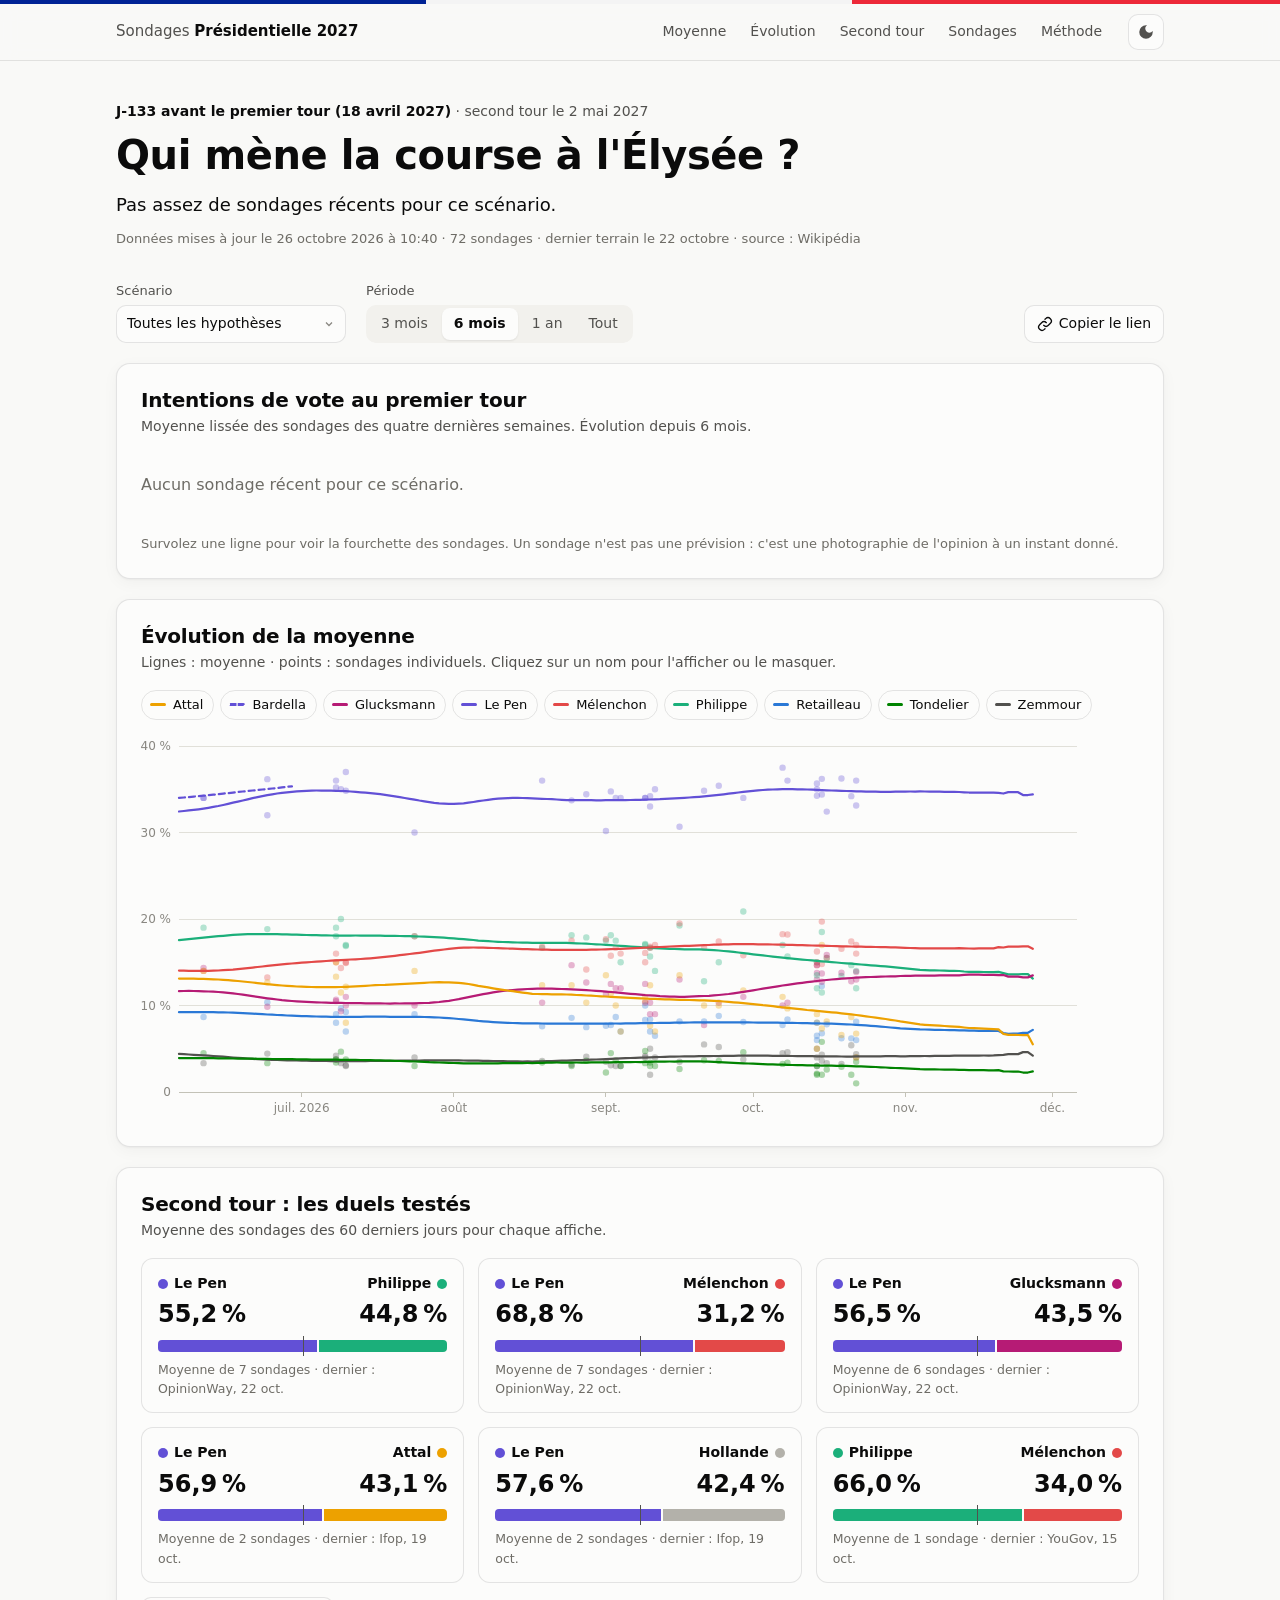
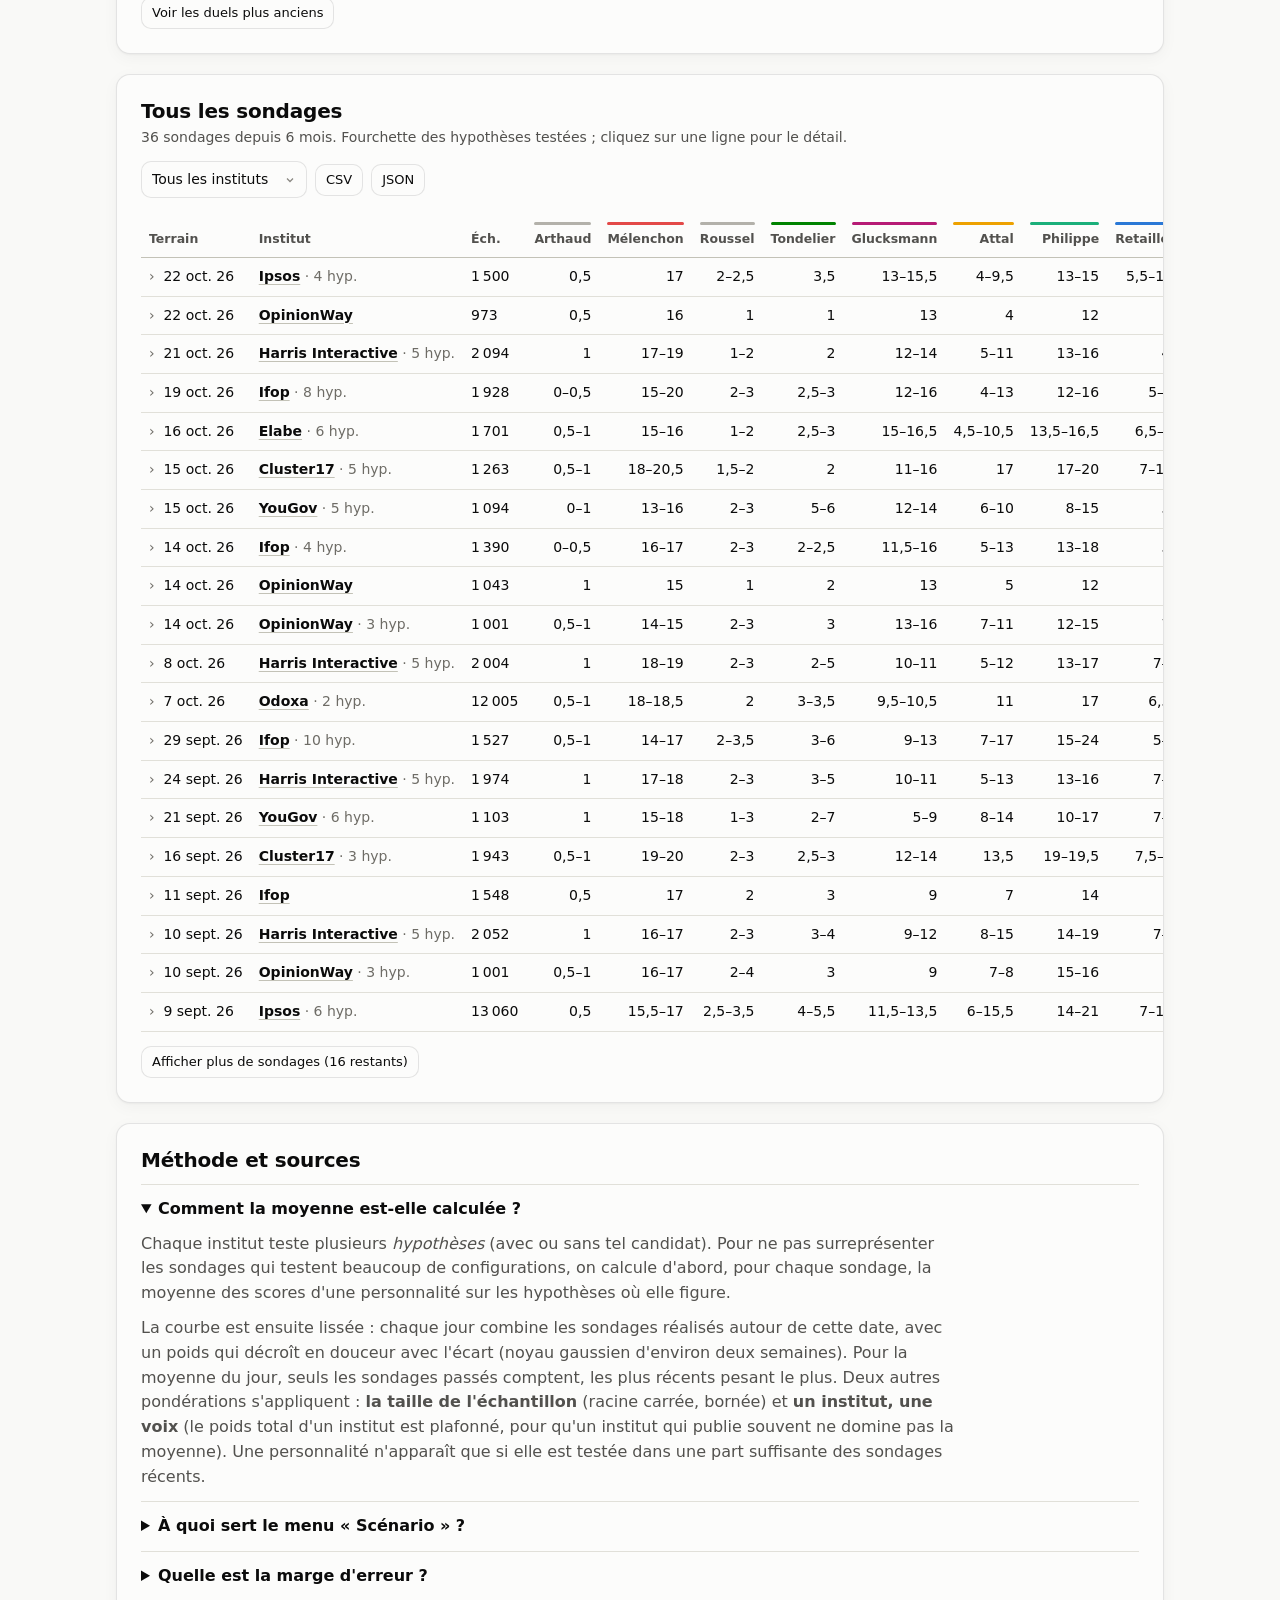
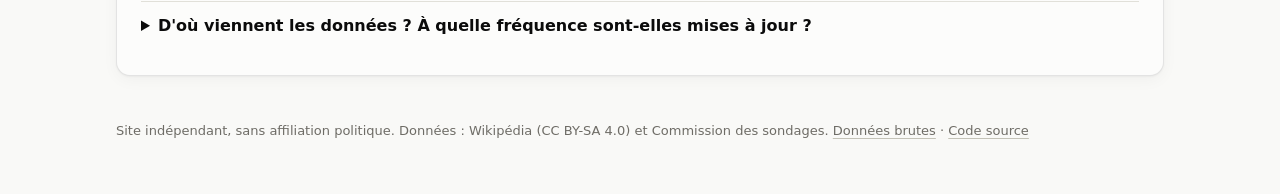
==== index.html @ 9e88c1de "Site de suivi des sondages de la présidentielle 2027 Site statique en français : moyenne lissée des " ====
<!doctype html>
<html lang="fr">
<head>
  <meta charset="utf-8">
  <meta name="viewport" content="width=device-width, initial-scale=1">
  <title>Sondages Présidentielle 2027</title>
  <meta name="description" content="Moyenne des sondages pour l'élection présidentielle française de 2027 : intentions de vote au premier tour, évolution, duels du second tour et détail de chaque enquête. Mise à jour automatique.">
  <meta property="og:title" content="Sondages Présidentielle 2027 — moyenne des intentions de vote">
  <meta property="og:description" content="Moyenne des sondages, évolution, duels du second tour et détail de chaque enquête, mis à jour automatiquement.">
  <meta property="og:type" content="website">
  <meta name="theme-color" content="#f9f9f7">
  <link rel="icon" href="data:image/svg+xml,%3Csvg xmlns='http://www.w3.org/2000/svg' viewBox='0 0 32 32'%3E%3Crect width='32' height='32' rx='7' fill='%23f9f9f7'/%3E%3Crect x='6' y='16' width='5' height='10' rx='1.5' fill='%23002395'/%3E%3Crect x='13.5' y='9' width='5' height='17' rx='1.5' fill='%2389877f'/%3E%3Crect x='21' y='13' width='5' height='13' rx='1.5' fill='%23ED2939'/%3E%3C/svg%3E">
  <link rel="stylesheet" href="assets/style.css">
  <script>
    try { const t = localStorage.getItem('theme'); if (t) document.documentElement.dataset.theme = t; } catch (e) {}
  </script>
</head>
<body>
  <div class="tricolore" aria-hidden="true"></div>
  <header class="top">
    <div class="wrap top-inner">
      <a class="brand" href="#">Sondages <strong>Présidentielle 2027</strong></a>
      <nav class="nav" aria-label="Sections">
        <a href="#moyenne">Moyenne</a>
        <a href="#evolution">Évolution</a>
        <a href="#second-tour">Second tour</a>
        <a href="#sondages">Sondages</a>
        <a href="#methode">Méthode</a>
      </nav>
      <button class="icon-btn" id="theme-btn" type="button" aria-label="Changer de thème" title="Thème clair / sombre">
        <svg viewBox="0 0 24 24" width="18" height="18" aria-hidden="true"><path fill="currentColor" d="M12 3a9 9 0 1 0 9 9c0-.46-.04-.92-.1-1.36a5.39 5.39 0 0 1-4.4 2.26 5.4 5.4 0 0 1-3.14-9.8c-.44-.06-.9-.1-1.36-.1z"/></svg>
      </button>
    </div>
  </header>

  <main class="wrap">
    <section class="hero">
      <p class="eyebrow"><span id="countdown">Premier tour le 18 avril 2027</span> · second tour le 2 mai 2027</p>
      <h1>Qui mène la course à l'Élysée&nbsp;?</h1>
      <p class="lede" id="summary">Chargement des derniers sondages…</p>
      <p class="status" id="status" aria-live="polite"></p>
    </section>

    <div class="controls" role="group" aria-label="Filtres">
      <label class="field">
        <span>Scénario</span>
        <select id="scenario"><option value="">Toutes les hypothèses</option></select>
      </label>
      <div class="field">
        <span id="period-label">Période</span>
        <div class="seg" id="period" role="radiogroup" aria-labelledby="period-label">
          <button type="button" role="radio" data-p="3m">3 mois</button>
          <button type="button" role="radio" data-p="6m">6 mois</button>
          <button type="button" role="radio" data-p="1a">1 an</button>
          <button type="button" role="radio" data-p="tout">Tout</button>
        </div>
      </div>
      <button type="button" class="btn ghost" id="share-btn">
        <svg viewBox="0 0 24 24" width="16" height="16" aria-hidden="true"><path fill="none" stroke="currentColor" stroke-width="2" stroke-linecap="round" stroke-linejoin="round" d="M10 14a5 5 0 0 0 7.07 0l3-3a5 5 0 0 0-7.07-7.07l-1 1M14 10a5 5 0 0 0-7.07 0l-3 3a5 5 0 0 0 7.07 7.07l1-1"/></svg>
        Copier le lien
      </button>
    </div>

    <section class="card" id="moyenne" aria-labelledby="h-moyenne">
      <div class="card-head">
        <h2 id="h-moyenne">Intentions de vote au premier tour</h2>
        <p class="sub" id="ranking-sub">Moyenne pondérée des sondages récents</p>
      </div>
      <ol class="ranking" id="ranking"></ol>
      <p class="note">Survolez une ligne pour voir la fourchette des sondages. Un sondage n'est pas une prévision&nbsp;: c'est une photographie de l'opinion à un instant donné.</p>
    </section>

    <section class="card" id="evolution" aria-labelledby="h-evolution">
      <div class="card-head">
        <h2 id="h-evolution">Évolution de la moyenne</h2>
        <p class="sub">Lignes&nbsp;: moyenne · points&nbsp;: sondages individuels. Cliquez sur un nom pour l'afficher ou le masquer.</p>
      </div>
      <div class="legend" id="legend"></div>
      <div class="chart" id="chart">
        <div class="tooltip" id="tooltip" role="status" hidden></div>
      </div>
    </section>

    <section class="card" id="second-tour" aria-labelledby="h-duels">
      <div class="card-head">
        <h2 id="h-duels">Second tour&nbsp;: les duels testés</h2>
        <p class="sub">Moyenne des sondages des 60 derniers jours pour chaque affiche.</p>
      </div>
      <div class="duels" id="duels"></div>
      <button type="button" class="btn ghost small" id="duels-more" hidden>Voir les duels plus anciens</button>
    </section>

    <section class="card" id="sondages" aria-labelledby="h-sondages">
      <div class="card-head row">
        <div>
          <h2 id="h-sondages">Tous les sondages</h2>
          <p class="sub" id="table-sub">Fourchette des hypothèses testées par chaque institut. Cliquez sur une ligne pour le détail.</p>
        </div>
        <div class="table-tools">
          <label class="field compact">
            <span class="sr-only">Institut</span>
            <select id="institut"><option value="">Tous les instituts</option></select>
          </label>
          <a class="btn ghost small" href="data/sondages.csv" download>CSV</a>
          <a class="btn ghost small" href="data/sondages.json" download>JSON</a>
        </div>
      </div>
      <p class="scroll-hint" aria-hidden="true">Faites glisser le tableau pour voir tous les candidats →</p>
      <div class="table-wrap">
        <table class="polls" id="polls-table"></table>
      </div>
      <button type="button" class="btn ghost small" id="more-btn" hidden>Afficher plus de sondages</button>
    </section>

    <section class="card" id="methode" aria-labelledby="h-methode">
      <h2 id="h-methode">Méthode et sources</h2>
      <details open>
        <summary>Comment la moyenne est-elle calculée&nbsp;?</summary>
        <p>Chaque institut teste plusieurs <em>hypothèses</em> (avec ou sans tel candidat). Pour ne pas surreprésenter les sondages qui testent beaucoup de configurations, on calcule d'abord, pour chaque sondage, la moyenne des scores d'une personnalité sur les hypothèses où elle figure.</p>
        <p>La courbe est ensuite lissée&nbsp;: chaque jour combine les sondages réalisés autour de cette date, avec un poids qui décroît en douceur avec l'écart (noyau gaussien d'environ deux semaines). Pour la moyenne du jour, seuls les sondages passés comptent, les plus récents pesant le plus. Deux autres pondérations s'appliquent&nbsp;: <strong>la taille de l'échantillon</strong> (racine carrée, bornée) et <strong>un institut, une voix</strong> (le poids total d'un institut est plafonné, pour qu'un institut qui publie souvent ne domine pas la moyenne). Une personnalité n'apparaît que si elle est testée dans une part suffisante des sondages récents.</p>
      </details>
      <details>
        <summary>À quoi sert le menu «&nbsp;Scénario&nbsp;»&nbsp;?</summary>
        <p>Les candidatures ne sont pas encore toutes connues. En choisissant par exemple «&nbsp;Avec Édouard Philippe&nbsp;», seules les hypothèses où il est candidat sont retenues&nbsp;: les scores des autres personnalités s'ajustent en conséquence. Le scénario s'applique à la moyenne, au graphique et au tableau du premier tour.</p>
      </details>
      <details>
        <summary>Quelle est la marge d'erreur&nbsp;?</summary>
        <p>Pour un échantillon de 1&nbsp;000 personnes, l'intervalle de confiance à 95&nbsp;% est d'environ ±1,4 point pour un score de 5&nbsp;%, ±2,2 points à 15&nbsp;% et ±3 points à 35&nbsp;%. Survolez une case du tableau pour voir la marge propre à chaque sondage. La moyenne de plusieurs sondages est plus stable qu'un sondage isolé, mais les erreurs communes à tous les instituts ne disparaissent pas.</p>
      </details>
      <details>
        <summary>D'où viennent les données&nbsp;? À quelle fréquence sont-elles mises à jour&nbsp;?</summary>
        <p>Les sondages sont relevés automatiquement toutes les trois heures sur la page Wikipédia <a id="source-link" href="https://fr.wikipedia.org/wiki/Liste_de_sondages_sur_l%27%C3%A9lection_pr%C3%A9sidentielle_fran%C3%A7aise_de_2027" target="_blank" rel="noopener">«&nbsp;Liste de sondages sur l'élection présidentielle française de 2027&nbsp;»</a> (licence CC BY-SA 4.0), elle-même alimentée par les notices officielles déposées auprès de la <a href="https://www.commission-des-sondages.fr/" target="_blank" rel="noopener">Commission des sondages</a>. Le lien de chaque institut, dans le tableau, renvoie à sa notice. Cette page se recharge d'elle-même lorsque de nouvelles données sont publiées.</p>
      </details>
    </section>
  </main>

  <footer class="foot">
    <div class="wrap">
      <p>Site indépendant, sans affiliation politique. Données&nbsp;: Wikipédia (CC BY-SA 4.0) et Commission des sondages. <a href="data/sondages.json">Données brutes</a> · <a id="repo-link" href="https://github.com/" target="_blank" rel="noopener">Code source</a></p>
    </div>
  </footer>

  <div class="toast" id="toast" role="status" hidden></div>
  <script src="assets/app.js"></script>
</body>
</html>
---- assets/style.css ----
/* ---------- Jetons ---------- */
:root {
  color-scheme: light;
  --bg: #f9f9f7;
  --surface: #fcfcfb;
  --surface-2: #f2f1ed;
  --ink: #0b0b0b;
  --ink-2: #52514e;
  --muted: #6e6c66;
  --axis-text: #898781;
  --grid: #e1e0d9;
  --axis: #c3c2b7;
  --border: rgba(11, 11, 11, 0.10);
  --focus: #2a78d6;
  --shadow: 0 1px 2px rgba(11, 11, 11, 0.04), 0 4px 16px rgba(11, 11, 11, 0.04);

  /* Couleurs des candidats (validées daltonisme, voir README) */
  --c-violet: #6250d6;
  --c-red: #e34948;
  --c-rasp: #b61b75;
  --c-aqua: #1baf7a;
  --c-blue: #2a78d6;
  --c-yellow: #eda100;
  --c-green: #008300;
  --c-ink: #52514e;
  --c-other: #b3b1aa;
}

@media (prefers-color-scheme: dark) {
  :root:not([data-theme="light"]) {
    color-scheme: dark;
    --bg: #0d0d0d;
    --surface: #1a1a19;
    --surface-2: #232321;
    --ink: #f0efec;
    --ink-2: #c3c2b7;
    --muted: #a3a197;
    --axis-text: #898781;
    --grid: #2c2c2a;
    --axis: #383835;
    --border: rgba(255, 255, 255, 0.10);
    --focus: #3987e5;
    --shadow: none;
    --c-violet: #9085e9;
    --c-red: #e66767;
    --c-rasp: #b4398a;
    --c-aqua: #199e70;
    --c-blue: #3987e5;
    --c-yellow: #c98500;
    --c-green: #008300;
    --c-ink: #c3c2b7;
    --c-other: #5c5b57;
  }
}

:root[data-theme="dark"] {
  color-scheme: dark;
  --bg: #0d0d0d;
  --surface: #1a1a19;
  --surface-2: #232321;
  --ink: #f0efec;
  --ink-2: #c3c2b7;
  --muted: #a3a197;
  --axis-text: #898781;
  --grid: #2c2c2a;
  --axis: #383835;
  --border: rgba(255, 255, 255, 0.10);
  --focus: #3987e5;
  --shadow: none;
  --c-violet: #9085e9;
  --c-red: #e66767;
  --c-rasp: #b4398a;
  --c-aqua: #199e70;
  --c-blue: #3987e5;
  --c-yellow: #c98500;
  --c-green: #008300;
  --c-ink: #c3c2b7;
  --c-other: #5c5b57;
}

/* ---------- Base ---------- */
* { box-sizing: border-box; }
html { scroll-behavior: smooth; scroll-padding-top: 72px; }
body {
  margin: 0;
  background: var(--bg);
  color: var(--ink);
  font: 16px/1.55 system-ui, -apple-system, "Segoe UI", Roboto, sans-serif;
  -webkit-font-smoothing: antialiased;
}
a { color: inherit; text-decoration-color: var(--axis); text-underline-offset: 3px; }
a:hover { text-decoration-color: currentColor; }
:focus-visible { outline: 2px solid var(--focus); outline-offset: 2px; border-radius: 4px; }
.wrap { max-width: 1080px; margin: 0 auto; padding: 0 16px; }
.sr-only { position: absolute; width: 1px; height: 1px; overflow: hidden; clip: rect(0 0 0 0); white-space: nowrap; }
h1, h2 { line-height: 1.2; letter-spacing: -0.01em; }
h2 { font-size: 1.25rem; margin: 0; }

.tricolore { height: 4px; background: linear-gradient(90deg, #002395 0 33.3%, #f4f4f4 33.3% 66.6%, #ed2939 66.6%); }

/* ---------- En-tête ---------- */
.top {
  position: sticky; top: 0; z-index: 10;
  background: color-mix(in srgb, var(--bg) 88%, transparent);
  backdrop-filter: blur(8px);
  border-bottom: 1px solid var(--border);
}
.top-inner { display: flex; align-items: center; gap: 16px; height: 56px; }
.brand { text-decoration: none; font-size: 15px; color: var(--ink-2); white-space: nowrap; }
.brand strong { color: var(--ink); }
.nav { display: flex; gap: 4px; margin-left: auto; overflow-x: auto; scrollbar-width: none; }
.nav a { text-decoration: none; color: var(--ink-2); font-size: 14px; padding: 6px 10px; border-radius: 8px; white-space: nowrap; }
.nav a:hover { background: var(--surface-2); color: var(--ink); }
.icon-btn {
  flex: none; display: grid; place-items: center; width: 36px; height: 36px;
  border: 1px solid var(--border); border-radius: 10px; background: var(--surface); color: var(--ink-2); cursor: pointer;
}
.icon-btn:hover { color: var(--ink); }

/* ---------- Héros ---------- */
.hero { padding: 40px 0 20px; }
.eyebrow { margin: 0 0 8px; color: var(--ink-2); font-size: 14px; }
.eyebrow #countdown { font-weight: 600; color: var(--ink); }
.hero h1 { font-size: clamp(28px, 4.4vw, 40px); margin: 0 0 12px; }
.lede { font-size: 18px; max-width: 760px; margin: 0 0 10px; color: var(--ink); }
.lede strong { font-weight: 650; }
.status { margin: 0; font-size: 13px; color: var(--muted); }

/* ---------- Contrôles ---------- */
.controls {
  display: flex; flex-wrap: wrap; align-items: flex-end; gap: 12px 20px;
  padding: 12px 0 16px; margin-bottom: 4px;
}
.field { display: flex; flex-direction: column; gap: 4px; font-size: 13px; color: var(--ink-2); }
.field.compact { flex-direction: row; }
select {
  font: inherit; font-size: 14px; color: var(--ink);
  background: var(--surface); border: 1px solid var(--border); border-radius: 10px;
  padding: 7px 32px 7px 10px; min-height: 36px; max-width: 100%;
  appearance: none;
  background-image: url("data:image/svg+xml,%3Csvg xmlns='http://www.w3.org/2000/svg' width='12' height='12' viewBox='0 0 24 24'%3E%3Cpath fill='none' stroke='%23898781' stroke-width='2.5' d='m6 9 6 6 6-6'/%3E%3C/svg%3E");
  background-repeat: no-repeat; background-position: right 10px center;
}
.seg { display: inline-flex; background: var(--surface-2); border-radius: 10px; padding: 3px; gap: 2px; }
.seg button {
  font: inherit; font-size: 14px; border: 0; background: transparent; color: var(--ink-2);
  padding: 5px 12px; border-radius: 8px; cursor: pointer; min-height: 30px;
}
.seg button[aria-checked="true"] { background: var(--surface); color: var(--ink); font-weight: 600; box-shadow: 0 1px 2px rgba(0,0,0,.08); }
.btn {
  display: inline-flex; align-items: center; gap: 6px; font: inherit; font-size: 14px; text-decoration: none;
  color: var(--ink); background: var(--surface); border: 1px solid var(--border);
  border-radius: 10px; padding: 7px 12px; min-height: 36px; cursor: pointer;
}
.btn:hover { background: var(--surface-2); }
.btn.small { font-size: 13px; padding: 5px 10px; min-height: 32px; }
#share-btn { margin-left: auto; }

/* ---------- Cartes ---------- */
.card {
  background: var(--surface); border: 1px solid var(--border); border-radius: 14px;
  padding: 24px; margin-bottom: 20px; box-shadow: var(--shadow);
}
.card-head { margin-bottom: 16px; }
.card-head.row { display: flex; flex-wrap: wrap; justify-content: space-between; align-items: flex-end; gap: 12px; }
.sub { margin: 4px 0 0; font-size: 14px; color: var(--ink-2); }
.note { margin: 16px 0 0; font-size: 13px; color: var(--muted); }

/* ---------- Classement ---------- */
.ranking { list-style: none; margin: 0; padding: 0; }
.rank-row {
  display: grid; grid-template-columns: minmax(150px, 220px) 1fr 64px 72px; align-items: center; gap: 12px;
  padding: 7px 8px; margin: 0 -8px; border-radius: 8px;
}
.rank-row:hover { background: var(--surface-2); }
.rank-row.qualified .name strong::after {
  content: "2nd tour"; margin-left: 8px; font-size: 11px; font-weight: 600; letter-spacing: .02em;
  color: var(--ink-2); border: 1px solid var(--border); border-radius: 99px; padding: 1px 7px; vertical-align: 2px;
}
.name { display: flex; align-items: center; gap: 8px; min-width: 0; }
.name strong { font-weight: 600; white-space: nowrap; overflow: hidden; text-overflow: ellipsis; }
.name small { color: var(--muted); font-size: 12px; }
.dot { flex: none; width: 10px; height: 10px; border-radius: 50%; }
.bar-track { height: 12px; position: relative; }
.bar-fill { position: absolute; left: 0; top: 0; bottom: 0; border-radius: 0 4px 4px 0; min-width: 2px; transition: width .35s ease; }
.bar-range { position: absolute; top: 5px; height: 2px; background: var(--ink-2); opacity: .45; }
.value { text-align: right; font-weight: 650; font-variant-numeric: tabular-nums; font-size: 17px; }
.delta { text-align: right; font-size: 13px; color: var(--ink-2); font-variant-numeric: tabular-nums; white-space: nowrap; }
.delta.flat { color: var(--muted); }
.rank-head { display: grid; grid-template-columns: minmax(150px, 220px) 1fr 64px 72px; gap: 12px; font-size: 12px; color: var(--muted); padding: 0 0 6px; border-bottom: 1px solid var(--grid); margin-bottom: 4px; }
.rank-head span:nth-child(3), .rank-head span:nth-child(4) { text-align: right; }

/* ---------- Graphique ---------- */
.legend { display: flex; flex-wrap: wrap; gap: 6px; margin-bottom: 12px; }
.chip {
  display: inline-flex; align-items: center; gap: 7px; font: inherit; font-size: 13px; color: var(--ink);
  background: transparent; border: 1px solid var(--border); border-radius: 99px; padding: 4px 10px 4px 8px; cursor: pointer; min-height: 30px;
}
.chip:hover { background: var(--surface-2); }
.chip[aria-pressed="false"] { color: var(--muted); }
.chip[aria-pressed="false"] .key { opacity: .25; }
.key { width: 16px; height: 0; border-top: 3px solid; border-radius: 2px; }
.key.dashed { border-top-style: dashed; }
.chart { position: relative; width: 100%; touch-action: pan-y; }
.chart svg { display: block; width: 100%; height: auto; overflow: visible; }
.chart svg:focus { outline: none; }
.chart svg:focus-visible { outline: 2px solid var(--focus); outline-offset: 4px; }
.chart text { font-family: inherit; }
.axis-label { fill: var(--axis-text); font-size: 12px; font-variant-numeric: tabular-nums; }
.end-label { fill: var(--ink); font-size: 12.5px; }
.end-label tspan.v { font-weight: 650; font-variant-numeric: tabular-nums; }
.tooltip {
  position: absolute; z-index: 5; pointer-events: none; min-width: 190px;
  background: var(--surface); color: var(--ink); border: 1px solid var(--border); border-radius: 10px;
  box-shadow: 0 6px 24px rgba(0, 0, 0, .14); padding: 10px 12px; font-size: 13px;
}
.tooltip .t-date { color: var(--ink-2); font-size: 12px; margin-bottom: 6px; }
.tooltip .t-row { display: grid; grid-template-columns: 14px 44px 1fr; align-items: center; gap: 6px; line-height: 1.6; }
.tooltip .t-row b { font-variant-numeric: tabular-nums; text-align: right; }
.tooltip .t-row span:last-child { color: var(--ink-2); white-space: nowrap; }
.tooltip.docked { position: static; box-shadow: none; min-width: 0; margin-top: 10px; background: var(--surface-2); border-color: transparent; }
.tooltip.docked .t-rows { display: grid; grid-template-columns: 1fr 1fr; column-gap: 10px; }
.tooltip.docked .t-row { grid-template-columns: 12px 40px 1fr; }
.tooltip .t-row span:last-child { overflow: hidden; text-overflow: ellipsis; }
.tooltip .t-polls { border-top: 1px solid var(--grid); margin-top: 6px; padding-top: 6px; color: var(--ink-2); font-size: 12px; }

/* ---------- Duels ---------- */
.duels { display: grid; grid-template-columns: repeat(auto-fill, minmax(280px, 1fr)); gap: 14px; }
.duel { border: 1px solid var(--border); border-radius: 12px; padding: 14px 16px; background: var(--surface); }
.duel.old { opacity: .75; }
.duel-names { display: flex; justify-content: space-between; gap: 8px; font-size: 14px; }
.duel-names > span { display: flex; align-items: center; gap: 6px; min-width: 0; }
.duel-names > span:last-child { flex-direction: row-reverse; text-align: right; }
.duel-vals { display: flex; justify-content: space-between; font-size: 24px; font-weight: 650; margin: 2px 0 6px; }
.split { position: relative; display: flex; gap: 2px; height: 12px; }
.split > div { height: 100%; transition: width .35s ease; }
.split > div:first-child { border-radius: 4px 0 0 4px; }
.split > div:nth-child(2) { border-radius: 0 4px 4px 0; }
.split .mid { position: absolute; left: 50%; top: -4px; bottom: -4px; width: 1px; background: var(--ink-2); }
.duel-foot { margin: 8px 0 0; font-size: 12.5px; color: var(--muted); }
#duels-more { margin-top: 14px; }

/* ---------- Tableau ---------- */
.table-tools { display: flex; gap: 8px; align-items: center; flex-wrap: wrap; }
.table-wrap { overflow-x: auto; margin: 0 -24px; padding: 0 24px; }
table.polls { width: 100%; border-collapse: collapse; font-size: 14px; font-variant-numeric: tabular-nums; }
.polls th { text-align: right; font-weight: 600; font-size: 12.5px; color: var(--ink-2); padding: 8px 8px; border-bottom: 1px solid var(--axis); white-space: nowrap; vertical-align: bottom; }
.polls th .key { display: block; width: 100%; margin-bottom: 4px; }
.polls th:nth-child(-n+3), .polls td:nth-child(-n+3) { text-align: left; }
.polls td { padding: 8px; border-bottom: 1px solid var(--grid); text-align: right; white-space: nowrap; }
.polls tbody tr.main { cursor: pointer; }
.polls tbody tr.main:hover td { background: var(--surface-2); }
.polls td.lead { font-weight: 700; }
.polls td.na { color: var(--axis-text); }
.polls td .inst { font-weight: 600; }
.polls td .n { color: var(--muted); }
.polls tr.hyp td { font-size: 13px; color: var(--ink-2); background: var(--surface-2); border-bottom-color: var(--surface); }
.polls tr.hyp td:first-child { padding-left: 20px; }
.polls .chev { display: inline-block; width: 10px; color: var(--muted); transition: transform .2s; }
.polls tr.open .chev { transform: rotate(90deg); }
.scroll-hint { display: none; font-size: 12px; color: var(--muted); margin: -6px 0 8px; }
.polls tr.hyp:has(+ .extra-row) td { border-bottom: 0; }
.polls tr.extra-row td { text-align: left; white-space: normal; padding-top: 0; font-size: 12px; color: var(--muted); }
.polls tr.extra-row td:first-child { padding-left: 20px; }
#more-btn { margin-top: 14px; }
.empty { color: var(--muted); padding: 20px 0; }

/* ---------- Méthode ---------- */
details { border-top: 1px solid var(--grid); padding: 12px 0; }
details:first-of-type { margin-top: 12px; }
summary { cursor: pointer; font-weight: 600; }
details p { color: var(--ink-2); margin: 10px 0 0; max-width: 820px; }

/* ---------- Pied ---------- */
.foot { padding: 12px 0 40px; font-size: 13px; color: var(--muted); }
.toast {
  position: fixed; left: 50%; bottom: 24px; transform: translateX(-50%); z-index: 20;
  background: var(--ink); color: var(--bg); padding: 10px 16px; border-radius: 10px; font-size: 14px;
  box-shadow: 0 6px 24px rgba(0,0,0,.2);
}
.loading { opacity: .55; transition: opacity .2s; }

/* ---------- Mobile ---------- */
@media (max-width: 720px) {
  .nav { display: none; }
  .top-inner { justify-content: space-between; }
  .hero { padding-top: 28px; }
  .lede { font-size: 16.5px; }
  .card { padding: 18px 16px; border-radius: 12px; }
  .table-wrap { margin: 0 -16px; padding: 0 16px; }
  .rank-row, .rank-head { grid-template-columns: minmax(104px, 132px) 1fr 52px 56px; gap: 8px; }
  .name small { display: none; }
  .rank-row.qualified .name strong::after { display: none; }
  .value { font-size: 15px; }
  #share-btn { margin-left: 0; }
  .controls { gap: 10px 14px; }
  .scroll-hint { display: block; }
  .duels { gap: 10px; }
  .duel { padding: 12px 14px; }
  .duel-vals { font-size: 21px; }
}
@media (prefers-reduced-motion: reduce) {
  html { scroll-behavior: auto; }
  .bar-fill, .split > div { transition: none; }
}
@media (forced-colors: active) {
  .bar-fill, .split > div, .dot { forced-color-adjust: none; }
}
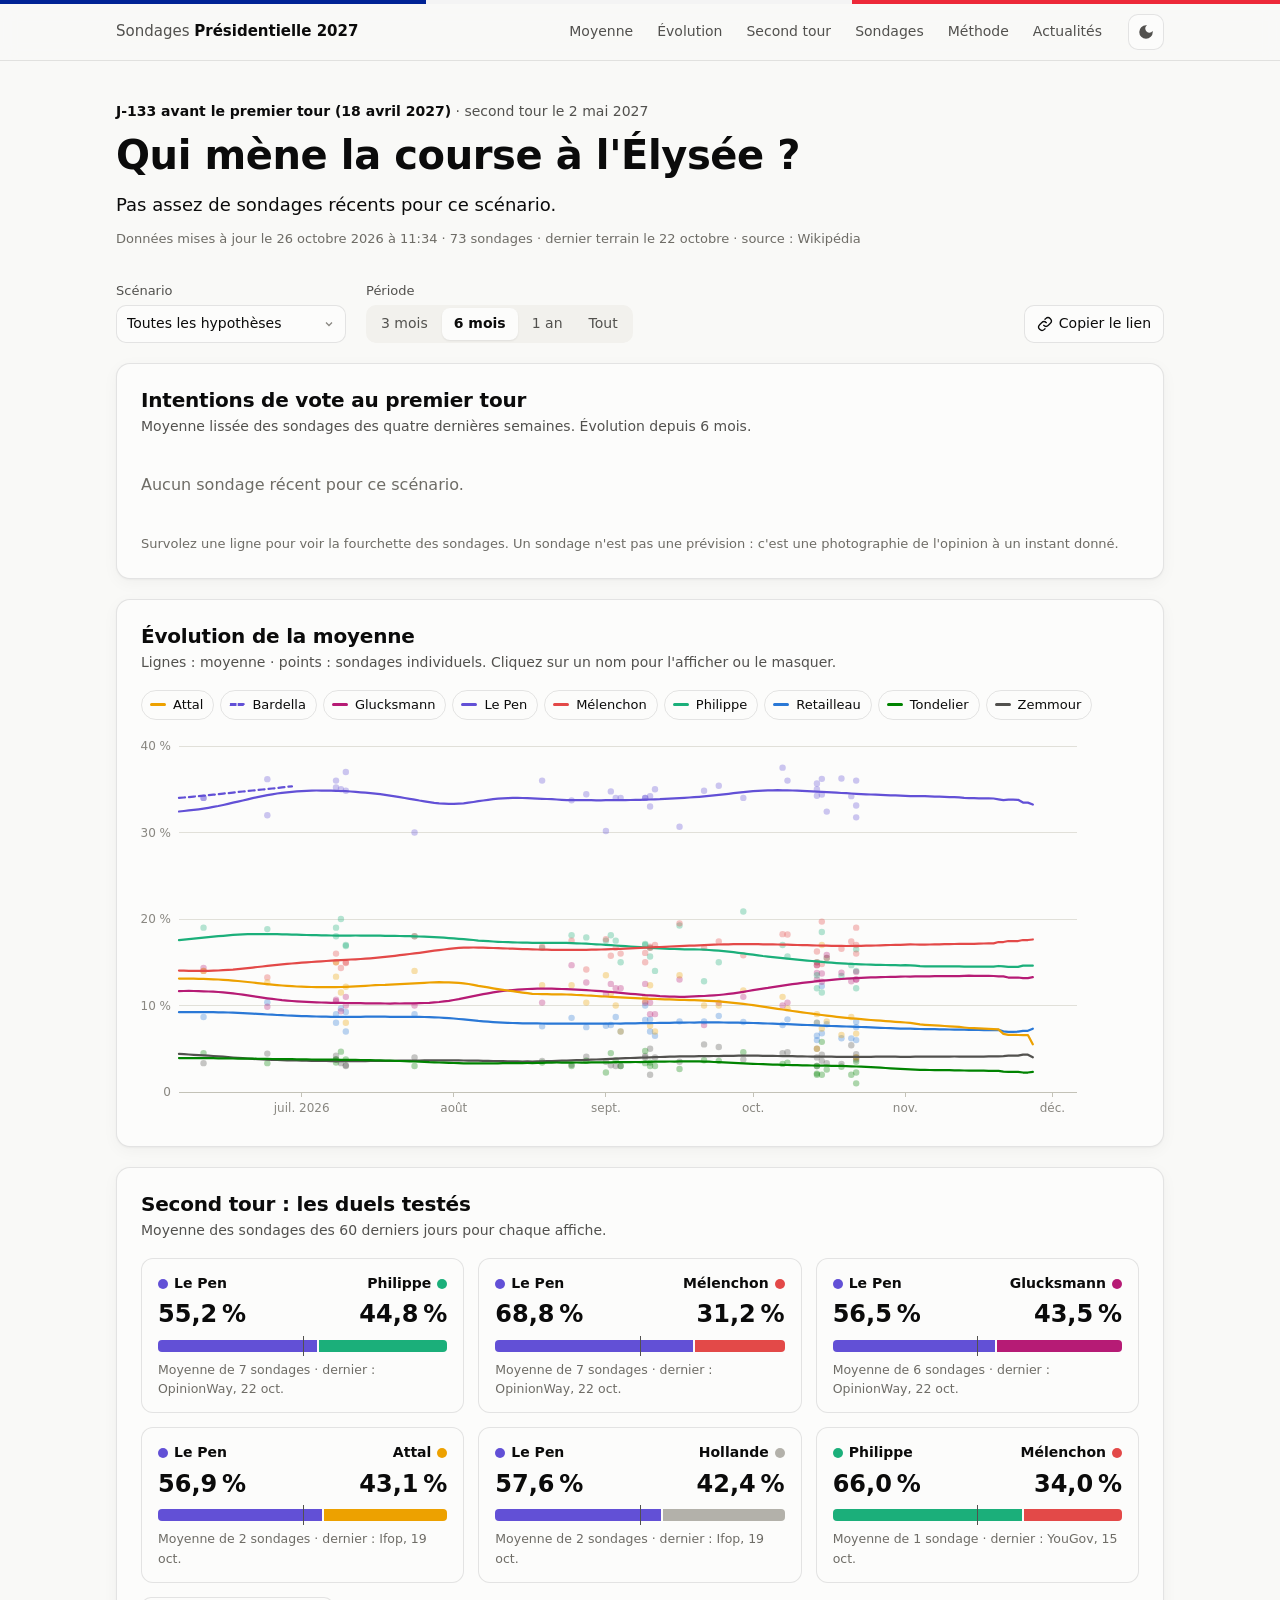
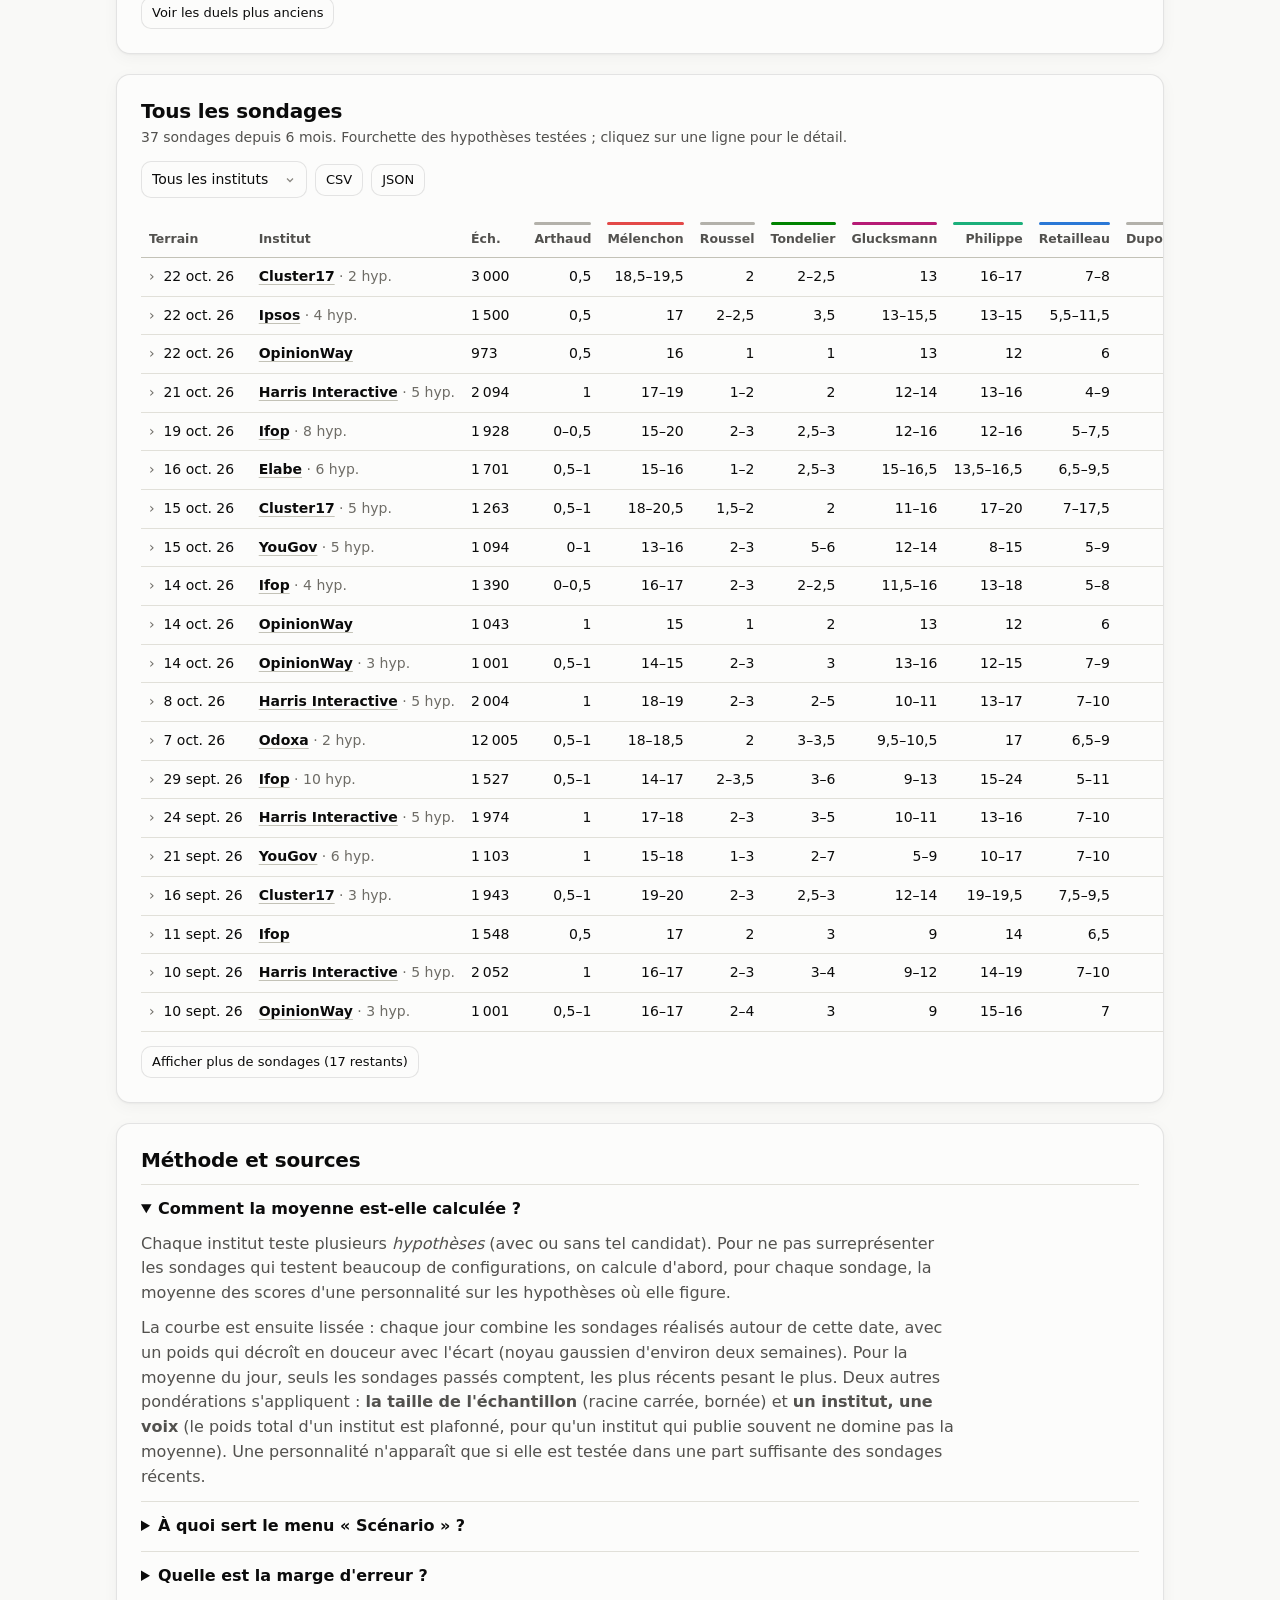
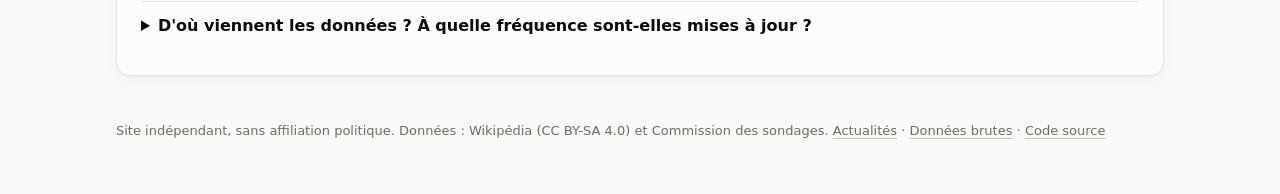
==== commit b0dcf0a5: "Page Actualités : titres de presse sur la campagne Nouvelle page actualites.html : derniers titres d" ====
--- a/index.html
+++ b/index.html
@@ -19,13 +19,14 @@
   <div class="tricolore" aria-hidden="true"></div>
   <header class="top">
     <div class="wrap top-inner">
-      <a class="brand" href="#">Sondages <strong>Présidentielle 2027</strong></a>
+      <a class="brand" href="#"><span class="brand-pre">Sondages </span><strong>Présidentielle 2027</strong></a>
       <nav class="nav" aria-label="Sections">
         <a href="#moyenne">Moyenne</a>
         <a href="#evolution">Évolution</a>
         <a href="#second-tour">Second tour</a>
         <a href="#sondages">Sondages</a>
         <a href="#methode">Méthode</a>
+        <a class="page" href="actualites.html">Actualités</a>
       </nav>
       <button class="icon-btn" id="theme-btn" type="button" aria-label="Changer de thème" title="Thème clair / sombre">
         <svg viewBox="0 0 24 24" width="18" height="18" aria-hidden="true"><path fill="currentColor" d="M12 3a9 9 0 1 0 9 9c0-.46-.04-.92-.1-1.36a5.39 5.39 0 0 1-4.4 2.26 5.4 5.4 0 0 1-3.14-9.8c-.44-.06-.9-.1-1.36-.1z"/></svg>
@@ -129,18 +130,19 @@
       </details>
       <details>
         <summary>D'où viennent les données&nbsp;? À quelle fréquence sont-elles mises à jour&nbsp;?</summary>
-        <p>Les sondages sont relevés automatiquement toutes les trois heures sur la page Wikipédia <a id="source-link" href="https://fr.wikipedia.org/wiki/Liste_de_sondages_sur_l%27%C3%A9lection_pr%C3%A9sidentielle_fran%C3%A7aise_de_2027" target="_blank" rel="noopener">«&nbsp;Liste de sondages sur l'élection présidentielle française de 2027&nbsp;»</a> (licence CC BY-SA 4.0), elle-même alimentée par les notices officielles déposées auprès de la <a href="https://www.commission-des-sondages.fr/" target="_blank" rel="noopener">Commission des sondages</a>. Le lien de chaque institut, dans le tableau, renvoie à sa notice. Cette page se recharge d'elle-même lorsque de nouvelles données sont publiées.</p>
+        <p>Les sondages sont relevés automatiquement toutes les heures sur la page Wikipédia <a id="source-link" href="https://fr.wikipedia.org/wiki/Liste_de_sondages_sur_l%27%C3%A9lection_pr%C3%A9sidentielle_fran%C3%A7aise_de_2027" target="_blank" rel="noopener">«&nbsp;Liste de sondages sur l'élection présidentielle française de 2027&nbsp;»</a> (licence CC BY-SA 4.0), elle-même alimentée par les notices officielles déposées auprès de la <a href="https://www.commission-des-sondages.fr/" target="_blank" rel="noopener">Commission des sondages</a>. Le lien de chaque institut, dans le tableau, renvoie à sa notice. Cette page se recharge d'elle-même lorsque de nouvelles données sont publiées.</p>
       </details>
     </section>
   </main>
 
   <footer class="foot">
     <div class="wrap">
-      <p>Site indépendant, sans affiliation politique. Données&nbsp;: Wikipédia (CC BY-SA 4.0) et Commission des sondages. <a href="data/sondages.json">Données brutes</a> · <a id="repo-link" href="https://github.com/" target="_blank" rel="noopener">Code source</a></p>
+      <p>Site indépendant, sans affiliation politique. Données&nbsp;: Wikipédia (CC BY-SA 4.0) et Commission des sondages. <a href="actualites.html">Actualités</a> · <a href="data/sondages.json">Données brutes</a> · <a id="repo-link" href="https://github.com/" target="_blank" rel="noopener">Code source</a></p>
     </div>
   </footer>
 
   <div class="toast" id="toast" role="status" hidden></div>
+  <script src="assets/commun.js"></script>
   <script src="assets/app.js"></script>
 </body>
 </html>
--- a/assets/style.css
+++ b/assets/style.css
@@ -271,6 +271,37 @@
 summary { cursor: pointer; font-weight: 600; }
 details p { color: var(--ink-2); margin: 10px 0 0; max-width: 820px; }
 
+/* ---------- Actualités ---------- */
+.nav a[aria-current="page"] { color: var(--ink); background: var(--surface-2); font-weight: 600; }
+.field.grow { flex: 1 1 220px; }
+input[type="search"] {
+  font: inherit; font-size: 14px; color: var(--ink); background: var(--surface);
+  border: 1px solid var(--border); border-radius: 10px; padding: 7px 10px; min-height: 36px; width: 100%;
+}
+.news-day + .news-day { margin-top: 20px; }
+.news-day h3 {
+  font-size: 13px; font-weight: 600; color: var(--ink-2); margin: 0 0 4px;
+  padding-bottom: 6px; border-bottom: 1px solid var(--grid);
+}
+.news { list-style: none; margin: 0; padding: 0; }
+.news-item { display: grid; grid-template-columns: 48px 1fr; gap: 12px; padding: 10px 0; border-bottom: 1px solid var(--grid); }
+.news-item:last-child { border-bottom: 0; }
+.news-item time { font-size: 13px; color: var(--muted); font-variant-numeric: tabular-nums; padding-top: 2px; }
+.news-title { font-weight: 600; text-decoration: none; line-height: 1.4; }
+a.news-title:hover { text-decoration: underline; text-decoration-color: var(--axis); }
+a.news-title:visited { color: var(--ink-2); }
+.news-meta { display: flex; flex-wrap: wrap; align-items: center; gap: 6px; margin-top: 5px; font-size: 12.5px; color: var(--muted); }
+.news-src { font-weight: 600; color: var(--ink-2); margin-right: 4px; }
+.tag {
+  display: inline-flex; align-items: center; gap: 5px; font: inherit; font-size: 12px; color: var(--ink-2);
+  background: transparent; border: 1px solid var(--border); border-radius: 99px; padding: 1px 8px 1px 6px; cursor: pointer;
+}
+.tag:hover { background: var(--surface-2); color: var(--ink); }
+.tag .dot { width: 8px; height: 8px; }
+.sources { display: flex; flex-wrap: wrap; gap: 6px; list-style: none; padding: 0; margin: 14px 0 0; }
+.sources li { font-size: 13px; border: 1px solid var(--border); border-radius: 99px; padding: 2px 10px; color: var(--ink-2); }
+.sources li.down { color: var(--muted); border-style: dashed; }
+
 /* ---------- Pied ---------- */
 .foot { padding: 12px 0 40px; font-size: 13px; color: var(--muted); }
 .toast {
@@ -282,7 +313,11 @@
 
 /* ---------- Mobile ---------- */
 @media (max-width: 720px) {
-  .nav { display: none; }
+  .nav a:not(.page), .nav a[aria-current="page"], .brand-pre { display: none; }
+  .controls:has(.grow) { display: grid; grid-template-columns: 1fr 1fr; }
+  .controls .field.grow { grid-column: 1 / -1; }
+  .controls select { width: 100%; }
+  .news-item { grid-template-columns: 40px 1fr; gap: 10px; }
   .top-inner { justify-content: space-between; }
   .hero { padding-top: 28px; }
   .lede { font-size: 16.5px; }
